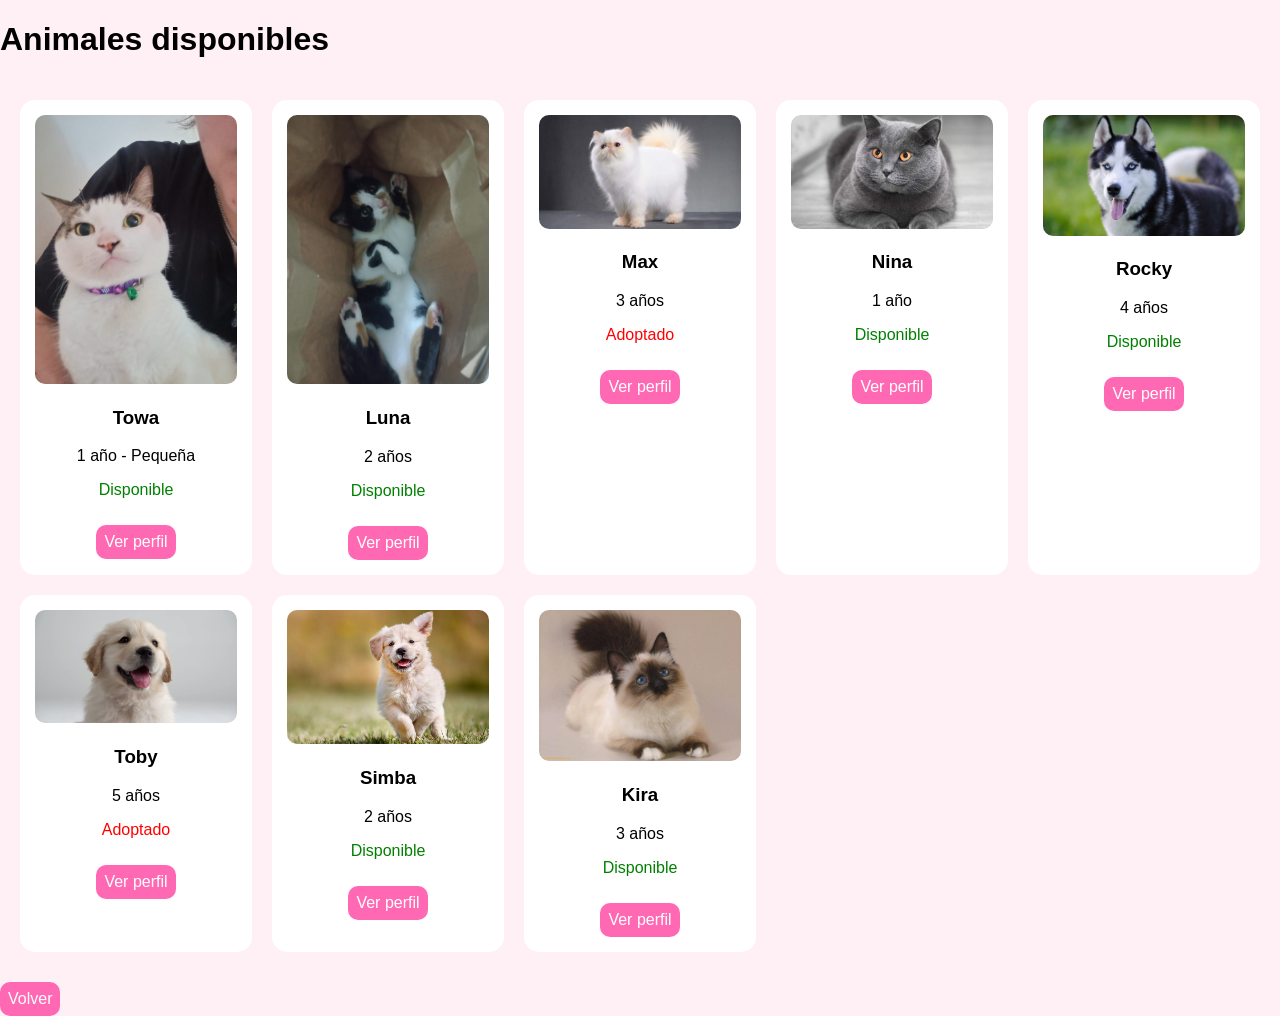
==== adoptar.html @ b9d6f947 "Primer commit" ====
<!DOCTYPE html>
<html>
<head>
<title>Adoptar</title>
<link rel="stylesheet" href="style.css">
</head>

<body>

<h1>Animales disponibles</h1>

<div class="grid">

<div class="card">
<img src="IMAGENES/WhatsApp Image 2026-04-15 at 11.12.09 AM.jpeg">
<h3>Towa</h3>
<p>1 año - Pequeña</p>
<p class="disponible">Disponible</p>
<a href="perfil.html" class="btn">Ver perfil</a>
</div>

<div class="card">
<img src="IMAGENES/WhatsApp Image 2026-04-15 at 11.15.40 AM (1).jpeg">
<h3>Luna</h3>
<p>2 años</p>
<p class="disponible">Disponible</p>
<a href="perfil.html" class="btn">Ver perfil</a>
</div>

<div class="card">
<img src="IMAGENES/63e10bf28752f848463155b3_razas de gatos.jpg">
<h3>Max</h3>
<p>3 años</p>
<p class="adoptado">Adoptado</p>
<a href="perfil.html" class="btn">Ver perfil</a>
</div>

<div class="card">
<img src="IMAGENES/4e1211c1-1520-41a7-aabb-42c2e03d1731_alta-libre-aspect-ratio_default_0.jpg">
<h3>Nina</h3>
<p>1 año</p>
<p class="disponible">Disponible</p>
<a href="perfil.html" class="btn">Ver perfil</a>
</div>

<div class="card">
<img src="IMAGENES/Razas-de-Perros-Bonitos-del-Mundo.jpg">
<h3>Rocky</h3>
<p>4 años</p>
<p class="disponible">Disponible</p>
<a href="perfil.html" class="btn">Ver perfil</a>
</div>

<div class="card">
<img src="IMAGENES/listado-razas-de-perros.jpg">
<h3>Toby</h3>
<p>5 años</p>
<p class="adoptado">Adoptado</p>
<a href="perfil.html" class="btn">Ver perfil</a>
</div>

<div class="card">
<img src="IMAGENES/razas-de-perros-para-tener-en-casa-2-768x512.jpg">
<h3>Simba</h3>
<p>2 años</p>
<p class="disponible">Disponible</p>
<a href="perfil.html" class="btn">Ver perfil</a>
</div>

<div class="card">
<img src="IMAGENES/racas-de-gato-conheca-as-10-especies-mais-comuns-no-brasil-2.jpg">
<h3>Kira</h3>
<p>3 años</p>
<p class="disponible">Disponible</p>
<a href="perfil.html" class="btn">Ver perfil</a>
</div>

</div>

<a href="index.html" class="btn">Volver</a>

</body>
</html>
---- style.css ----
body{
  font-family: Arial;
  margin:0;
  background:#fff0f5;
}

header{
  background:#ffc0cb;
  text-align:center;
  padding:20px;
}

.logo img{
  width:80px;
}

nav a{
  margin:10px;
  text-decoration:none;
  color:black;
  font-weight:bold;
}

.eslogan{
  font-style:italic;
}

.grid{
  display:grid;
  grid-template-columns:repeat(auto-fit,minmax(200px,1fr));
  gap:20px;
  padding:20px;
}

.card{
  background:white;
  padding:15px;
  border-radius:15px;
  text-align:center;
}

.card img{
  width:100%;
  border-radius:10px;
}

.btn{
  display:inline-block;
  background:#ff69b4;
  color:white;
  padding:8px;
  border-radius:10px;
  text-decoration:none;
  margin-top:10px;
}

.disponible{
  color:green;
}

.adoptado{
  color:red;
}

footer{
  background:#ffc0cb;
  text-align:center;
  padding:10px;
}

input, select, textarea{
  width:90%;
  padding:8px;
  margin:5px;
  border-radius:10px;
  border:1px solid #ccc;
}

input:invalid, textarea:invalid{
  border:2px solid red;
}

input:valid{
  border:2px solid green;
}

form{
  display:flex;
  flex-direction:column;
  align-items:center;
}

.collage{
  display:grid;
  grid-template-columns:repeat(3, 1fr);
  gap:10px;
  padding:20px;
}

.collage img{
  width:100%;
  height:150px;
  object-fit:cover;
  border-radius:15px;
}

.collage img{
  width:100%;
  height:150px;
  object-fit:cover;
  border-radius:15px;
  transition: all 0.3s ease;
}

.collage img:hover{
  transform: scale(1.1);
  filter: brightness(1.1);
}
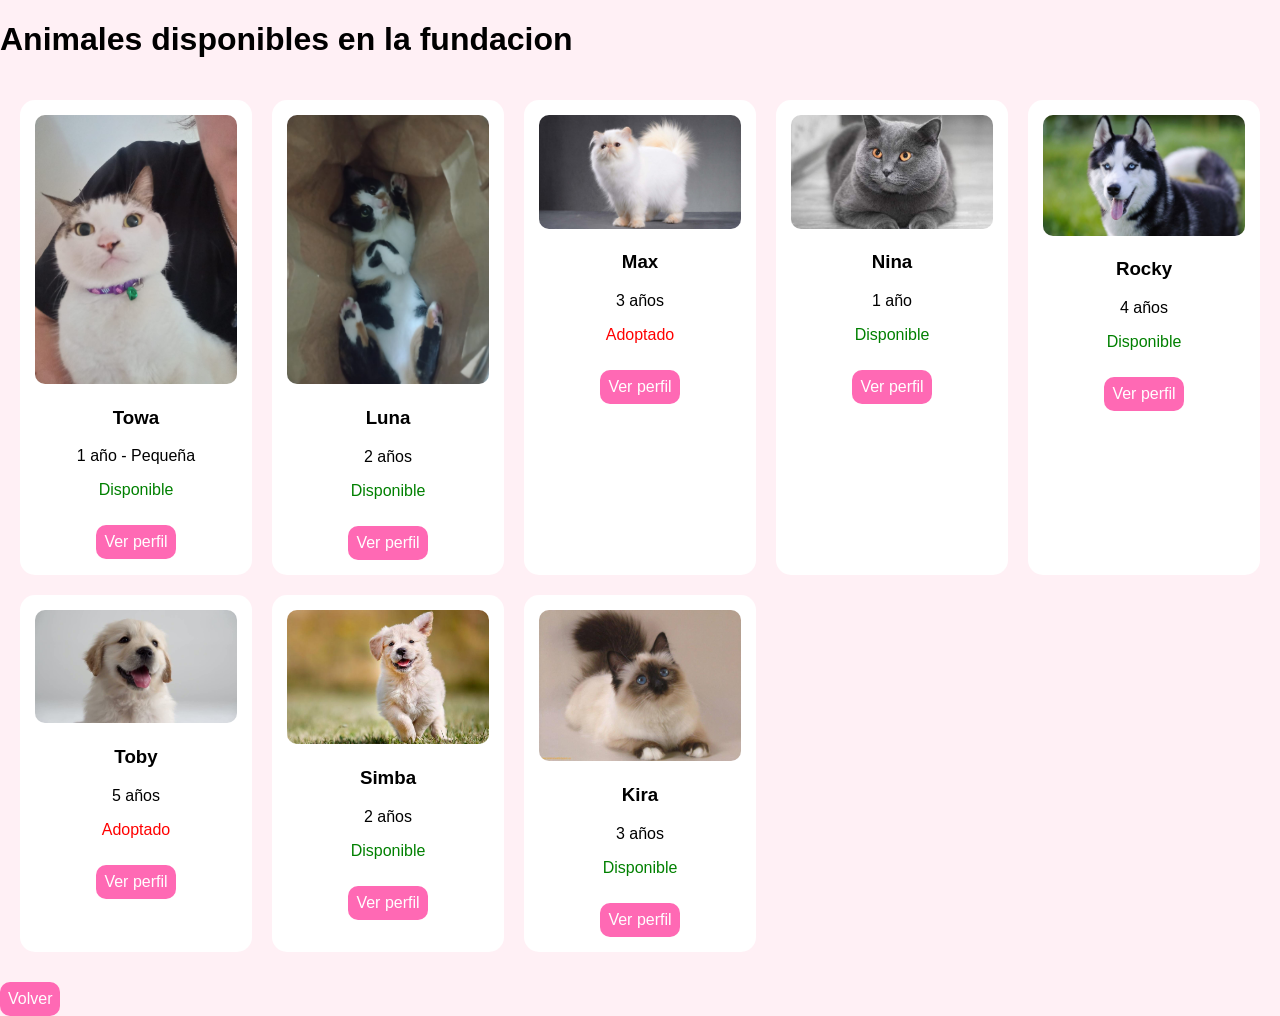
==== commit e0ba7c27: "subiendo proyecto" ====
--- a/adoptar.html
+++ b/adoptar.html
@@ -7,7 +7,7 @@
 
 <body>
 
-<h1>Animales disponibles</h1>
+<h1>Animales disponibles en la fundacion</h1>
 
 <div class="grid">
 
--- a/style.css
+++ b/style.css
@@ -115,4 +115,26 @@
 .collage img:hover{
   transform: scale(1.1);
   filter: brightness(1.1);
-}+}
+
+#comentarios {
+  padding: 40px 20px;
+  background: #f9f9f9;
+  text-align: center;
+  }
+  
+  .comentarios {
+  display: flex;
+  flex-wrap: wrap;
+  gap: 20px;
+  justify-content: center;
+  }
+  
+  .comentario {
+  background: white;
+  padding: 20px;
+  border-radius: 10px;
+  max-width: 300px;
+  box-shadow: 0 3px 10px rgba(0,0,0,0.1);
+  font-style: italic;
+  }
